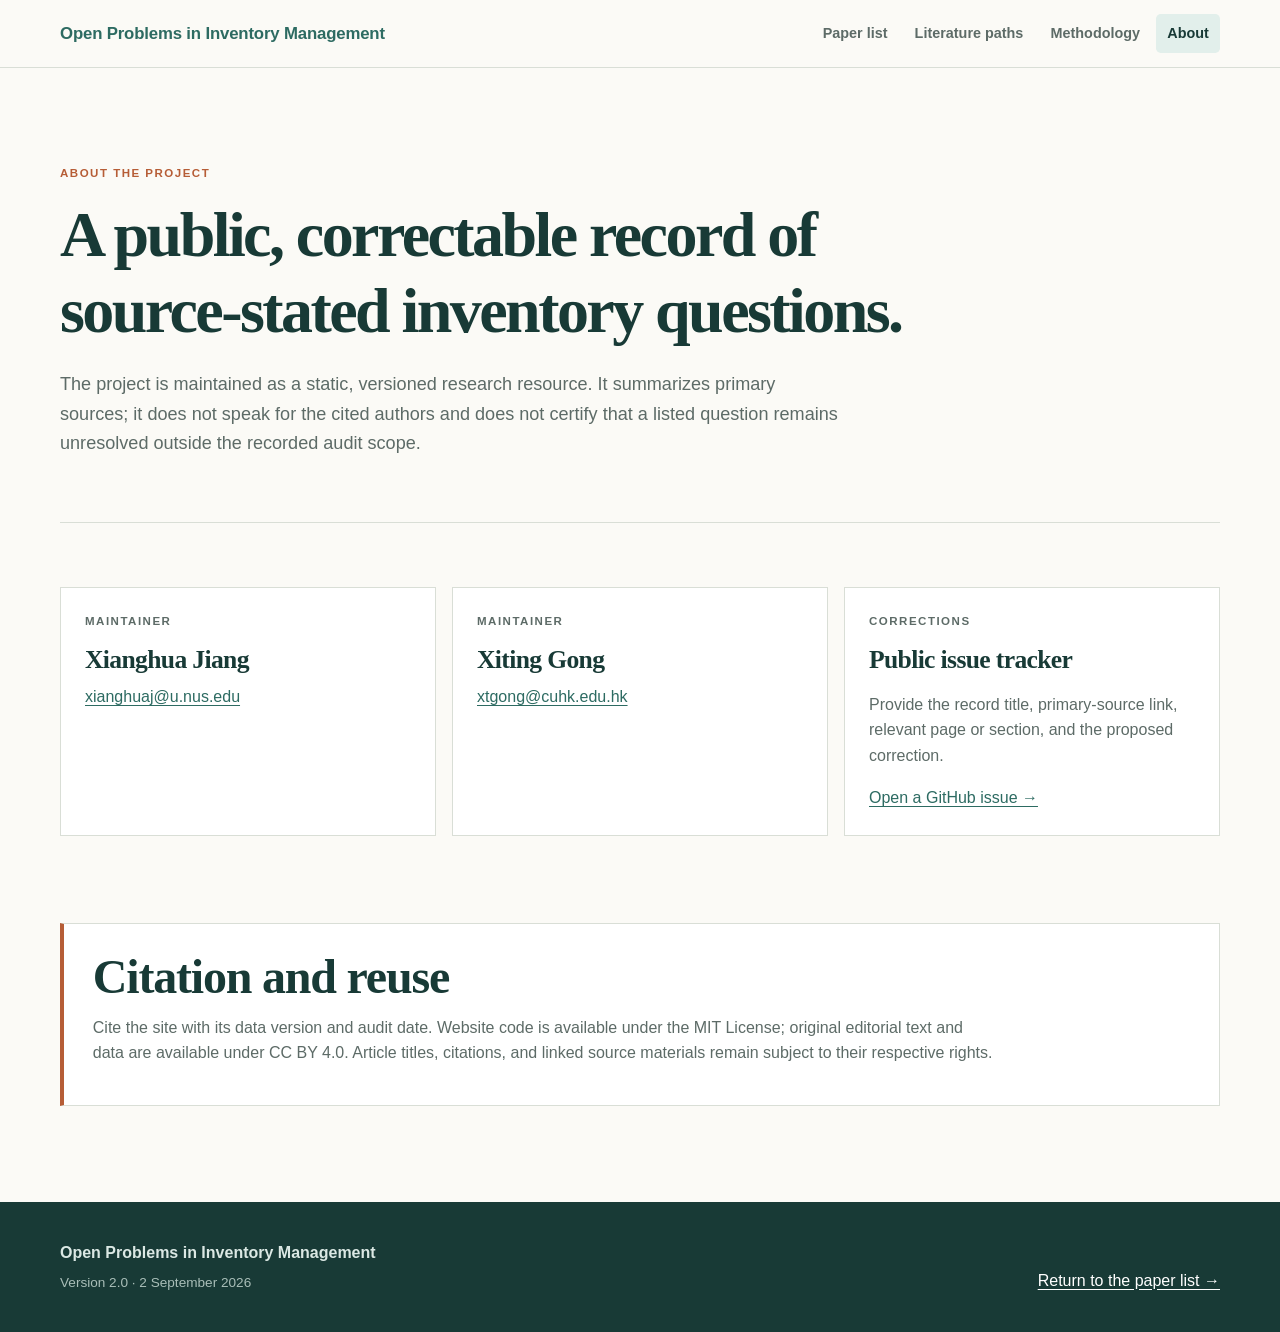
==== about.html @ be706837 "Adopt source-led paper list and expand lost-sales audit" ====
<!doctype html>
<html lang="en">
  <head>
    <meta charset="utf-8" />
    <meta name="viewport" content="width=device-width, initial-scale=1" />
    <meta name="description" content="Maintainers and contact information for Open Problems in Inventory Management." />
    <link rel="canonical" href="https://nusjxh.github.io/open-problems-in-inventory-management/about.html" />
    <title>About · Open Problems in Inventory Management</title>
    <link rel="stylesheet" href="assets/styles.css?v=2.0.0" />
  </head>
  <body>
    <a class="skip-link" href="#about">Skip to content</a>
    <header class="site-header">
      <a class="brand" href="index.html">Open Problems in Inventory Management</a>
      <nav aria-label="Primary navigation"><a href="index.html">Paper list</a><a href="index.html#literature-path">Literature paths</a><a href="methodology.html">Methodology</a><a class="active" href="about.html">About</a></nav>
    </header>

    <main id="about">
      <section class="page-hero shell">
        <p class="eyebrow">About the project</p>
        <h1>A public, correctable record of source-stated inventory questions.</h1>
        <p class="lede">The project is maintained as a static, versioned research resource. It summarizes primary sources; it does not speak for the cited authors and does not certify that a listed question remains unresolved outside the recorded audit scope.</p>
      </section>
      <section class="shell about-grid">
        <article><p class="eyebrow">Maintainer</p><h2>Xianghua Jiang</h2><a href="mailto:xianghuaj@u.nus.edu">xianghuaj@u.nus.edu</a></article>
        <article><p class="eyebrow">Maintainer</p><h2>Xiting Gong</h2><a href="mailto:xtgong@cuhk.edu.hk">xtgong@cuhk.edu.hk</a></article>
        <article><p class="eyebrow">Corrections</p><h2>Public issue tracker</h2><p>Provide the record title, primary-source link, relevant page or section, and the proposed correction.</p><a href="https://github.com/NUSJXH/open-problems-in-inventory-management/issues">Open a GitHub issue →</a></article>
      </section>
      <section class="shell compact-callout"><h2>Citation and reuse</h2><p>Cite the site with its data version and audit date. Website code is available under the MIT License; original editorial text and data are available under CC BY 4.0. Article titles, citations, and linked source materials remain subject to their respective rights.</p></section>
    </main>

    <footer class="site-footer"><div class="shell footer-grid"><div><strong>Open Problems in Inventory Management</strong><p>Version 2.0 · 2 September 2026</p></div><a href="index.html">Return to the paper list →</a></div></footer>
  </body>
</html>
---- assets/styles.css ----
:root {
  --paper: #fbfaf6;
  --surface: #ffffff;
  --surface-soft: #f1f3ed;
  --ink: #183a36;
  --muted: #5d6b67;
  --line: #d9ded6;
  --teal: #2d6b62;
  --teal-soft: #e2efeb;
  --orange: #b65d36;
  --orange-soft: #f7e9df;
  --gold: #a87a17;
  --gold-soft: #f7efd7;
  --blue: #426a8c;
  --blue-soft: #e7eef4;
  --max: 1160px;
  --serif: Georgia, "Times New Roman", serif;
  --sans: Inter, ui-sans-serif, -apple-system, BlinkMacSystemFont, "Segoe UI", sans-serif;
}

* { box-sizing: border-box; }
html { scroll-behavior: smooth; }
body {
  margin: 0;
  color: var(--ink);
  background: var(--paper);
  font-family: var(--sans);
  line-height: 1.62;
}
a { color: var(--teal); text-underline-offset: 0.18em; }
a:hover { color: var(--orange); }
button, input { font: inherit; }
.shell { width: min(var(--max), calc(100% - 3rem)); margin-inline: auto; }
.sr-only { position: absolute; width: 1px; height: 1px; padding: 0; margin: -1px; overflow: hidden; clip: rect(0, 0, 0, 0); white-space: nowrap; border: 0; }
.skip-link { position: fixed; left: 1rem; top: -4rem; z-index: 100; padding: 0.7rem 1rem; background: var(--ink); color: white; }
.skip-link:focus { top: 1rem; }

.site-header {
  position: sticky;
  top: 0;
  z-index: 20;
  display: flex;
  justify-content: space-between;
  align-items: center;
  gap: 2rem;
  min-height: 68px;
  padding: 0.75rem max(1.5rem, calc((100vw - var(--max)) / 2));
  background: color-mix(in srgb, var(--paper) 94%, transparent);
  border-bottom: 1px solid var(--line);
  backdrop-filter: blur(12px);
}
.brand { color: var(--teal); font-weight: 760; font-size: 1.05rem; text-decoration: none; letter-spacing: -0.01em; }
.site-header nav { display: flex; flex-wrap: wrap; gap: 0.3rem; }
.site-header nav a { color: var(--muted); text-decoration: none; font-size: 0.9rem; font-weight: 650; padding: 0.5rem 0.7rem; border-radius: 0.3rem; }
.site-header nav a:hover, .site-header nav a.active { color: var(--ink); background: var(--teal-soft); }

.hero { display: grid; grid-template-columns: minmax(0, 1fr) 300px; gap: 4rem; align-items: end; padding-block: 6.5rem 4rem; }
.eyebrow { margin: 0 0 0.9rem; color: var(--orange); font-size: 0.72rem; font-weight: 780; letter-spacing: 0.13em; text-transform: uppercase; }
h1, h2, h3 { color: var(--ink); margin-top: 0; line-height: 1.18; }
h1 { max-width: 850px; margin-bottom: 1.4rem; font-family: var(--serif); font-size: clamp(2.8rem, 6vw, 5.2rem); font-weight: 600; letter-spacing: -0.04em; }
h2 { margin-bottom: 0.55rem; font-family: var(--serif); font-size: clamp(2rem, 4vw, 3rem); font-weight: 600; letter-spacing: -0.025em; }
h3 { margin-bottom: 0.55rem; font-size: 1.12rem; }
.lede { max-width: 780px; margin: 0; color: var(--muted); font-size: 1.13rem; }
.principle-note { padding: 1.35rem 1.45rem; border-left: 4px solid var(--orange); background: var(--surface); box-shadow: 0 10px 35px rgba(34, 54, 48, 0.06); }
.principle-note strong { font-size: 0.78rem; text-transform: uppercase; letter-spacing: 0.08em; }
.principle-note p { margin: 0.55rem 0 0; color: var(--muted); }

.summary-strip { display: grid; grid-template-columns: repeat(4, 1fr); border: 1px solid var(--line); background: var(--surface); }
.summary-strip div { min-height: 106px; display: flex; flex-direction: column; justify-content: center; padding: 1.35rem 1.6rem; border-right: 1px solid var(--line); }
.summary-strip div:last-child { border-right: 0; }
.summary-strip strong { font-family: var(--serif); font-size: 1.9rem; font-weight: 600; }
.summary-strip span { color: var(--muted); font-size: 0.82rem; }

.registry-section, .status-section, .path-section, .trends-section { padding-block: 6rem 1rem; }
.section-intro { display: flex; justify-content: space-between; align-items: end; gap: 3rem; padding-bottom: 1.6rem; border-bottom: 1px solid var(--line); }
.section-intro > p { max-width: 360px; margin: 0 0 0.45rem; color: var(--muted); font-size: 0.9rem; }
.result-count { white-space: nowrap; }
.list-tools { display: flex; justify-content: space-between; align-items: center; gap: 1rem; padding-block: 1.15rem; border-bottom: 1px solid var(--line); }
.search-field { flex: 1 1 420px; max-width: 540px; }
.search-field input { width: 100%; padding: 0.82rem 1rem; color: var(--ink); background: var(--surface); border: 1px solid var(--line); border-radius: 0.35rem; outline: none; }
.search-field input:focus { border-color: var(--teal); box-shadow: 0 0 0 3px var(--teal-soft); }
.topic-filters { display: flex; flex-wrap: wrap; justify-content: flex-end; gap: 0.45rem; }
.topic-button { padding: 0.48rem 0.75rem; color: var(--muted); background: transparent; border: 1px solid var(--line); border-radius: 999px; cursor: pointer; font-size: 0.78rem; }
.topic-button[aria-pressed="true"] { color: white; background: var(--teal); border-color: var(--teal); }

.paper-list { border-bottom: 1px solid var(--line); }
.paper-row { display: grid; grid-template-columns: 64px minmax(0, 1fr); gap: 1.4rem; padding: 2rem 0; border-top: 1px solid var(--line); }
.paper-row:first-child { border-top: 0; }
.paper-number { color: #91a29d; font-family: var(--serif); font-size: 1.45rem; }
.paper-tags, .path-meta, .status-header { display: flex; flex-wrap: wrap; gap: 0.45rem; align-items: center; margin-bottom: 0.75rem; }
.tag { display: inline-flex; align-items: center; min-height: 24px; padding: 0.16rem 0.52rem; border-radius: 0.22rem; font-size: 0.69rem; font-weight: 740; line-height: 1.3; letter-spacing: 0.015em; }
.tag-conjecture { color: #80451f; background: var(--orange-soft); }
.tag-open { color: #2c5577; background: var(--blue-soft); }
.tag-extension { color: #775b0c; background: var(--gold-soft); }
.tag-resolved { color: #245e56; background: var(--teal-soft); }
.tag-topic { color: var(--muted); background: var(--surface-soft); }
.tag-benchmark { color: #6d5430; background: #f4ede1; }
.paper-title { margin-bottom: 0.5rem; font-family: var(--serif); font-size: 1.55rem; font-weight: 600; }
.paper-statement { max-width: 930px; margin: 0 0 1.1rem; font-size: 1.02rem; }
.paper-detail { max-width: 950px; margin: 0.42rem 0; color: var(--muted); font-size: 0.9rem; }
.paper-detail strong { color: var(--ink); }
.paper-boundary { padding-left: 0.85rem; border-left: 2px solid var(--gold); }
.paper-citation { margin: 1rem 0 0; color: #7a837f; font-size: 0.78rem; }
.paper-citation a { font-weight: 700; text-decoration-thickness: 1px; }
.empty-state, .load-error { padding: 3rem 1rem; text-align: center; background: var(--surface); }

.status-list { display: grid; grid-template-columns: repeat(3, 1fr); gap: 1rem; padding-top: 1.4rem; }
.status-row { display: flex; flex-direction: column; padding: 1.35rem; background: var(--surface); border: 1px solid var(--line); }
.status-row h3 { font-family: var(--serif); font-size: 1.3rem; }
.status-row p { margin: 0 0 1rem; color: var(--muted); font-size: 0.88rem; }
.status-topic { color: var(--muted); font-size: 0.72rem; }
.citation-link { margin-top: auto; font-size: 0.76rem; font-weight: 700; }

.path-list { position: relative; padding-top: 1.5rem; }
.path-list::before { content: ""; position: absolute; left: 47px; top: 1.5rem; bottom: 0; width: 1px; background: var(--line); }
.path-row { position: relative; display: grid; grid-template-columns: 94px minmax(0, 1fr); gap: 1.6rem; padding: 0 0 2rem; }
.path-year { position: relative; z-index: 1; width: 70px; padding: 0.35rem 0.45rem; color: white; background: var(--teal); text-align: center; border-radius: 999px; font-family: var(--serif); font-weight: 600; }
.path-body { padding: 0.1rem 0 1.6rem; border-bottom: 1px solid var(--line); }
.path-paper { display: inline-block; margin-bottom: 0.3rem; color: var(--ink); font-family: var(--serif); font-size: 1.25rem; font-weight: 600; }
.path-body p { max-width: 920px; margin: 0.4rem 0; color: var(--muted); font-size: 0.9rem; }
.path-boundary { padding-left: 0.8rem; border-left: 2px solid var(--orange); }
.path-boundary strong { color: var(--ink); }

.data-notice, .compact-callout { margin-top: 1.4rem; padding: 1.6rem 1.8rem; background: var(--surface); border: 1px solid var(--line); border-left: 4px solid var(--orange); }
.data-notice p, .compact-callout p { max-width: 900px; margin: 0.45rem 0 0.8rem; color: var(--muted); }

.page-hero { padding-block: 6rem 4rem; border-bottom: 1px solid var(--line); }
.page-hero h1 { max-width: 900px; font-size: clamp(2.7rem, 5vw, 4.7rem); }
.method-grid { display: grid; grid-template-columns: 280px minmax(0, 1fr); gap: 4rem; padding-block: 4.5rem; border-bottom: 1px solid var(--line); }
.method-heading h2 { font-size: 2rem; }
.method-cards { display: grid; grid-template-columns: repeat(2, 1fr); gap: 1rem; }
.method-cards article { padding: 1.4rem; background: var(--surface); border: 1px solid var(--line); }
.method-cards h3 { margin-top: 1rem; font-family: var(--serif); font-size: 1.25rem; }
.method-cards p, .prose-block p { color: var(--muted); }
.prose-block > p:first-child { margin-top: 0; }
.query-table-wrap { overflow-x: auto; margin-block: 1.5rem; }
.query-table { width: 100%; border-collapse: collapse; background: var(--surface); font-size: 0.85rem; }
.query-table th, .query-table td { padding: 0.85rem 1rem; text-align: left; vertical-align: top; border: 1px solid var(--line); }
.query-table th { background: var(--surface-soft); }
code { color: #415c56; font-size: 0.8rem; }
.numbered-protocol { margin: 0; padding-left: 1.4rem; }
.numbered-protocol li { padding: 0.4rem 0 0.8rem 0.4rem; }

.about-grid { display: grid; grid-template-columns: repeat(3, 1fr); gap: 1rem; padding-block: 4rem; }
.about-grid article { padding: 1.5rem; background: var(--surface); border: 1px solid var(--line); }
.about-grid h2 { font-size: 1.6rem; }
.about-grid p { color: var(--muted); }
.compact-callout { margin-bottom: 5rem; }
.retired-page { min-height: 70vh; padding-block: 7rem; }
.retired-page h1 { max-width: 900px; font-size: clamp(2.4rem, 5vw, 4.4rem); }
.primary-link { display: inline-block; margin-top: 1.5rem; font-weight: 750; }

.site-footer { margin-top: 6rem; padding-block: 2.4rem; color: #dbe8e4; background: var(--ink); }
.footer-grid { display: flex; justify-content: space-between; align-items: end; gap: 2rem; }
.footer-grid p { margin: 0.35rem 0 0; color: #a9beb8; font-size: 0.85rem; }
.footer-grid > div:last-child { display: flex; flex-direction: column; text-align: right; }
.footer-grid span { color: #a9beb8; font-size: 0.72rem; text-transform: uppercase; letter-spacing: 0.08em; }
.site-footer a { color: white; }

@media (max-width: 900px) {
  .site-header { position: static; flex-direction: column; align-items: flex-start; gap: 0.4rem; }
  .site-header nav { margin-left: -0.6rem; }
  .hero { grid-template-columns: 1fr; gap: 2rem; padding-top: 4.5rem; }
  .principle-note { max-width: 600px; }
  .summary-strip { grid-template-columns: repeat(2, 1fr); }
  .summary-strip div:nth-child(2) { border-right: 0; }
  .summary-strip div:nth-child(-n + 2) { border-bottom: 1px solid var(--line); }
  .section-intro, .list-tools { align-items: flex-start; flex-direction: column; }
  .topic-filters { justify-content: flex-start; }
  .status-list, .about-grid { grid-template-columns: 1fr; }
  .method-grid { grid-template-columns: 1fr; gap: 1.5rem; }
}

@media (max-width: 620px) {
  .shell { width: min(100% - 1.5rem, var(--max)); }
  .site-header { padding-inline: 0.75rem; }
  .brand { font-size: 0.93rem; }
  .site-header nav a { font-size: 0.78rem; padding: 0.42rem 0.55rem; }
  h1 { font-size: 2.65rem; }
  .summary-strip { grid-template-columns: 1fr; }
  .summary-strip div { border-right: 0; border-bottom: 1px solid var(--line); }
  .summary-strip div:last-child { border-bottom: 0; }
  .paper-row { grid-template-columns: 1fr; gap: 0.5rem; }
  .paper-number { font-size: 1rem; }
  .path-list::before { left: 34px; }
  .path-row { grid-template-columns: 70px minmax(0, 1fr); gap: 1rem; }
  .path-year { width: 64px; font-size: 0.85rem; }
  .method-cards { grid-template-columns: 1fr; }
  .footer-grid { align-items: flex-start; flex-direction: column; }
  .footer-grid > div:last-child { text-align: left; }
}
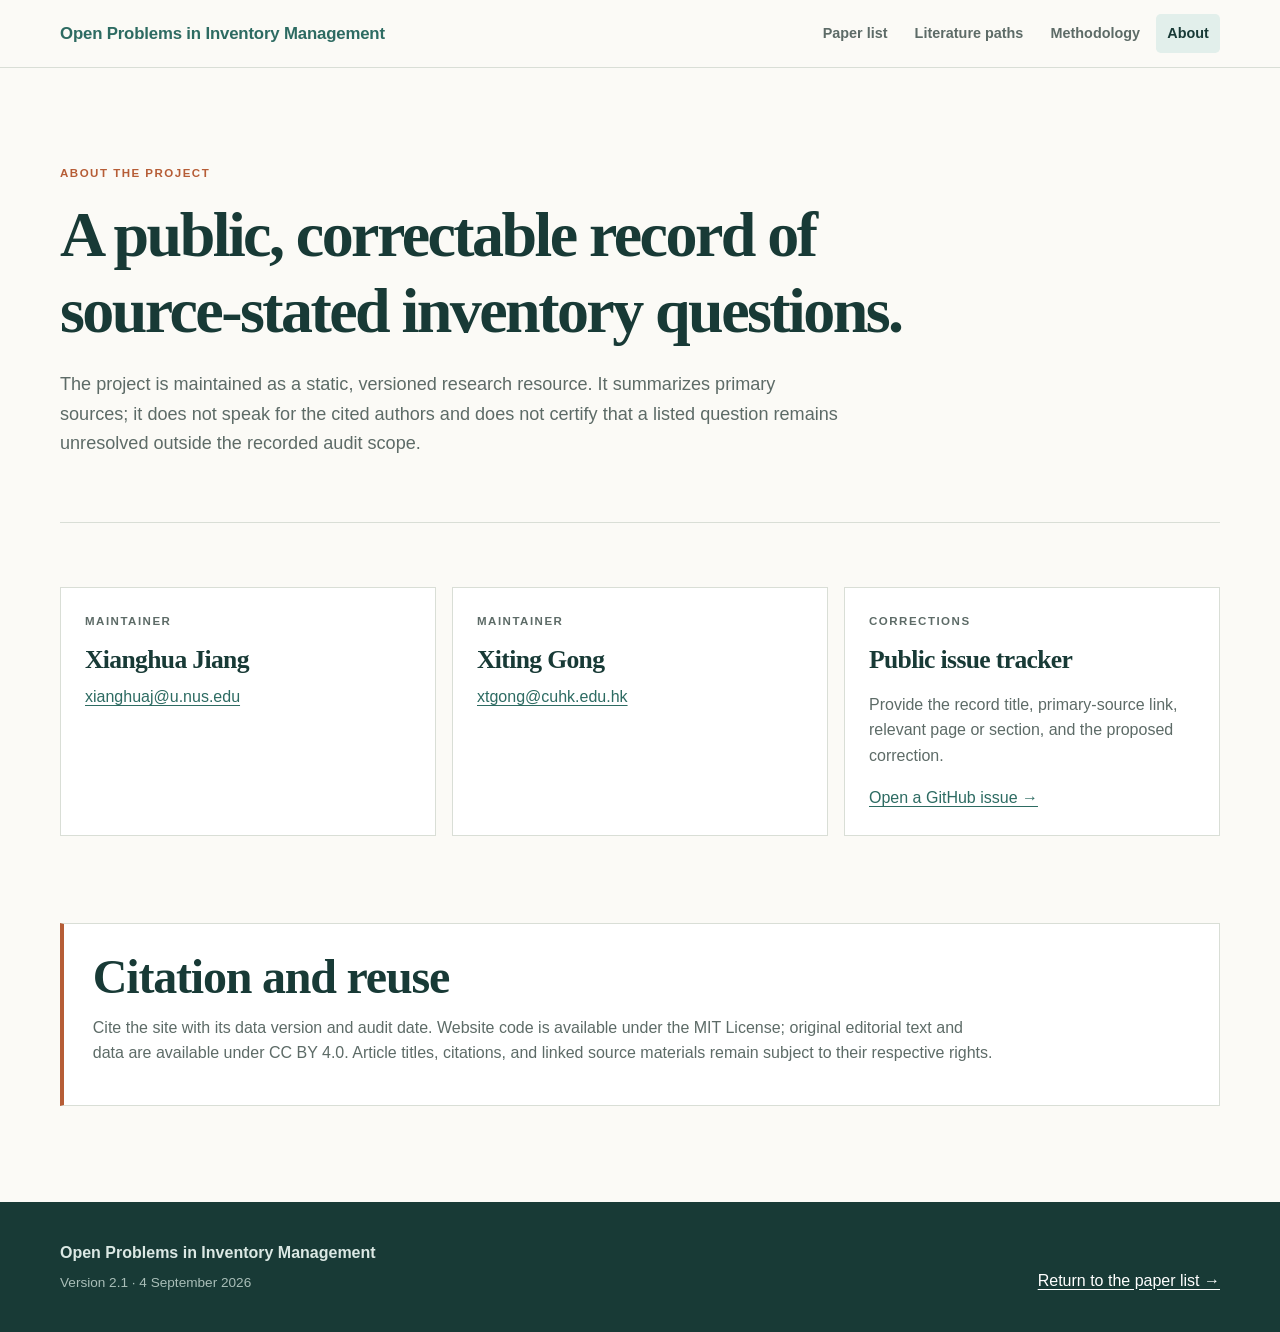
==== commit 23c3f095: "Publish WoS trends and fixed-cost research paths" ====
--- a/about.html
+++ b/about.html
@@ -6,7 +6,7 @@
     <meta name="description" content="Maintainers and contact information for Open Problems in Inventory Management." />
     <link rel="canonical" href="https://nusjxh.github.io/open-problems-in-inventory-management/about.html" />
     <title>About · Open Problems in Inventory Management</title>
-    <link rel="stylesheet" href="assets/styles.css?v=2.0.0" />
+    <link rel="stylesheet" href="assets/styles.css?v=2.1.0" />
   </head>
   <body>
     <a class="skip-link" href="#about">Skip to content</a>
@@ -29,6 +29,6 @@
       <section class="shell compact-callout"><h2>Citation and reuse</h2><p>Cite the site with its data version and audit date. Website code is available under the MIT License; original editorial text and data are available under CC BY 4.0. Article titles, citations, and linked source materials remain subject to their respective rights.</p></section>
     </main>
 
-    <footer class="site-footer"><div class="shell footer-grid"><div><strong>Open Problems in Inventory Management</strong><p>Version 2.0 · 2 September 2026</p></div><a href="index.html">Return to the paper list →</a></div></footer>
+    <footer class="site-footer"><div class="shell footer-grid"><div><strong>Open Problems in Inventory Management</strong><p>Version 2.1 · 4 September 2026</p></div><a href="index.html">Return to the paper list →</a></div></footer>
   </body>
 </html>
--- a/assets/styles.css
+++ b/assets/styles.css
@@ -123,6 +123,19 @@
 
 .data-notice, .compact-callout { margin-top: 1.4rem; padding: 1.6rem 1.8rem; background: var(--surface); border: 1px solid var(--line); border-left: 4px solid var(--orange); }
 .data-notice p, .compact-callout p { max-width: 900px; margin: 0.45rem 0 0.8rem; color: var(--muted); }
+.trend-summary { display: grid; grid-template-columns: repeat(4, 1fr); margin-top: 1.4rem; border: 1px solid var(--line); background: var(--surface); }
+.trend-summary div { display: flex; min-height: 92px; flex-direction: column; justify-content: center; padding: 1rem 1.2rem; border-right: 1px solid var(--line); }
+.trend-summary div:last-child { border-right: 0; }
+.trend-summary strong { font-family: var(--serif); font-size: 1.45rem; font-weight: 600; }
+.trend-summary span { color: var(--muted); font-size: 0.78rem; }
+.trend-table-wrap { overflow-x: auto; margin-top: 1rem; }
+.trend-table { width: 100%; min-width: 660px; border-collapse: collapse; background: var(--surface); font-size: 0.86rem; }
+.trend-table th, .trend-table td { padding: 0.82rem 1rem; border: 1px solid var(--line); }
+.trend-table thead th { background: var(--surface-soft); font-size: 0.76rem; letter-spacing: 0.025em; text-transform: uppercase; }
+.trend-table tbody th { color: var(--ink); text-align: left; font-weight: 650; }
+.trend-number { text-align: right; font-variant-numeric: tabular-nums; }
+.trend-note { max-width: 980px; margin: 1rem 0 0.55rem; color: var(--muted); font-size: 0.82rem; }
+.method-link { font-size: 0.82rem; font-weight: 700; }
 
 .page-hero { padding-block: 6rem 4rem; border-bottom: 1px solid var(--line); }
 .page-hero h1 { max-width: 900px; font-size: clamp(2.7rem, 5vw, 4.7rem); }
@@ -168,6 +181,9 @@
   .section-intro, .list-tools { align-items: flex-start; flex-direction: column; }
   .topic-filters { justify-content: flex-start; }
   .status-list, .about-grid { grid-template-columns: 1fr; }
+  .trend-summary { grid-template-columns: repeat(2, 1fr); }
+  .trend-summary div:nth-child(2) { border-right: 0; }
+  .trend-summary div:nth-child(-n + 2) { border-bottom: 1px solid var(--line); }
   .method-grid { grid-template-columns: 1fr; gap: 1.5rem; }
 }
 
@@ -180,6 +196,9 @@
   .summary-strip { grid-template-columns: 1fr; }
   .summary-strip div { border-right: 0; border-bottom: 1px solid var(--line); }
   .summary-strip div:last-child { border-bottom: 0; }
+  .trend-summary { grid-template-columns: 1fr; }
+  .trend-summary div { border-right: 0; border-bottom: 1px solid var(--line); }
+  .trend-summary div:last-child { border-bottom: 0; }
   .paper-row { grid-template-columns: 1fr; gap: 0.5rem; }
   .paper-number { font-size: 1rem; }
   .path-list::before { left: 34px; }
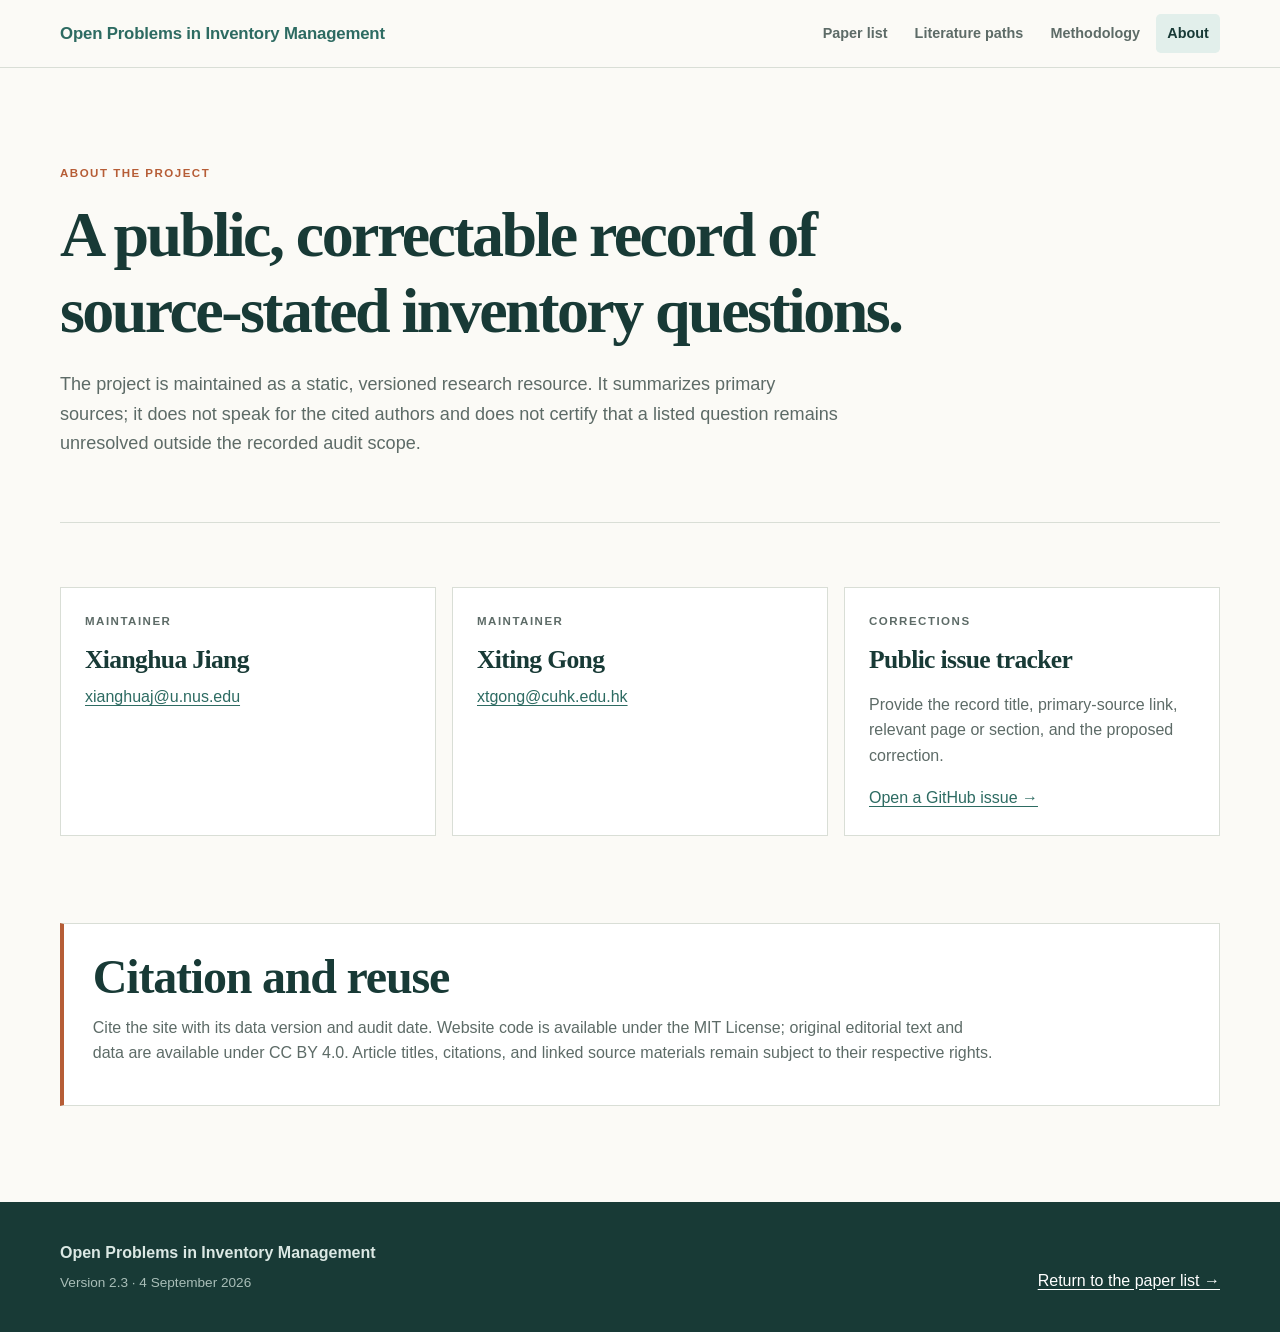
==== commit f44848b6: "Align visible release labels with v2.3" ====
--- a/about.html
+++ b/about.html
@@ -6,7 +6,7 @@
     <meta name="description" content="Maintainers and contact information for Open Problems in Inventory Management." />
     <link rel="canonical" href="https://nusjxh.github.io/open-problems-in-inventory-management/about.html" />
     <title>About · Open Problems in Inventory Management</title>
-    <link rel="stylesheet" href="assets/styles.css?v=2.1.0" />
+    <link rel="stylesheet" href="assets/styles.css?v=2.3.0" />
   </head>
   <body>
     <a class="skip-link" href="#about">Skip to content</a>
@@ -29,6 +29,6 @@
       <section class="shell compact-callout"><h2>Citation and reuse</h2><p>Cite the site with its data version and audit date. Website code is available under the MIT License; original editorial text and data are available under CC BY 4.0. Article titles, citations, and linked source materials remain subject to their respective rights.</p></section>
     </main>
 
-    <footer class="site-footer"><div class="shell footer-grid"><div><strong>Open Problems in Inventory Management</strong><p>Version 2.1 · 4 September 2026</p></div><a href="index.html">Return to the paper list →</a></div></footer>
+    <footer class="site-footer"><div class="shell footer-grid"><div><strong>Open Problems in Inventory Management</strong><p>Version 2.3 · 4 September 2026</p></div><a href="index.html">Return to the paper list →</a></div></footer>
   </body>
 </html>
--- a/assets/styles.css
+++ b/assets/styles.css
@@ -136,6 +136,15 @@
 .trend-number { text-align: right; font-variant-numeric: tabular-nums; }
 .trend-note { max-width: 980px; margin: 1rem 0 0.55rem; color: var(--muted); font-size: 0.82rem; }
 .method-link { font-size: 0.82rem; font-weight: 700; }
+.trend-subheading { margin-top: 2.4rem; margin-bottom: 0.8rem; }
+.historical-screen { margin-top: 1rem; border: 1px solid var(--line); background: var(--surface); }
+.historical-screen summary { padding: 1rem 1.2rem; cursor: pointer; font-weight: 650; }
+.historical-screen summary:focus-visible { outline: 2px solid var(--orange); outline-offset: -3px; }
+.historical-screen .trend-table-wrap { margin-top: 0; }
+.historical-table { min-width: 960px; font-size: 0.875rem; }
+.historical-table thead th { text-transform: none; font-size: 0.875rem; }
+.historical-table tbody th { white-space: nowrap; }
+.incomplete-year { background: var(--surface-soft); }
 
 .page-hero { padding-block: 6rem 4rem; border-bottom: 1px solid var(--line); }
 .page-hero h1 { max-width: 900px; font-size: clamp(2.7rem, 5vw, 4.7rem); }
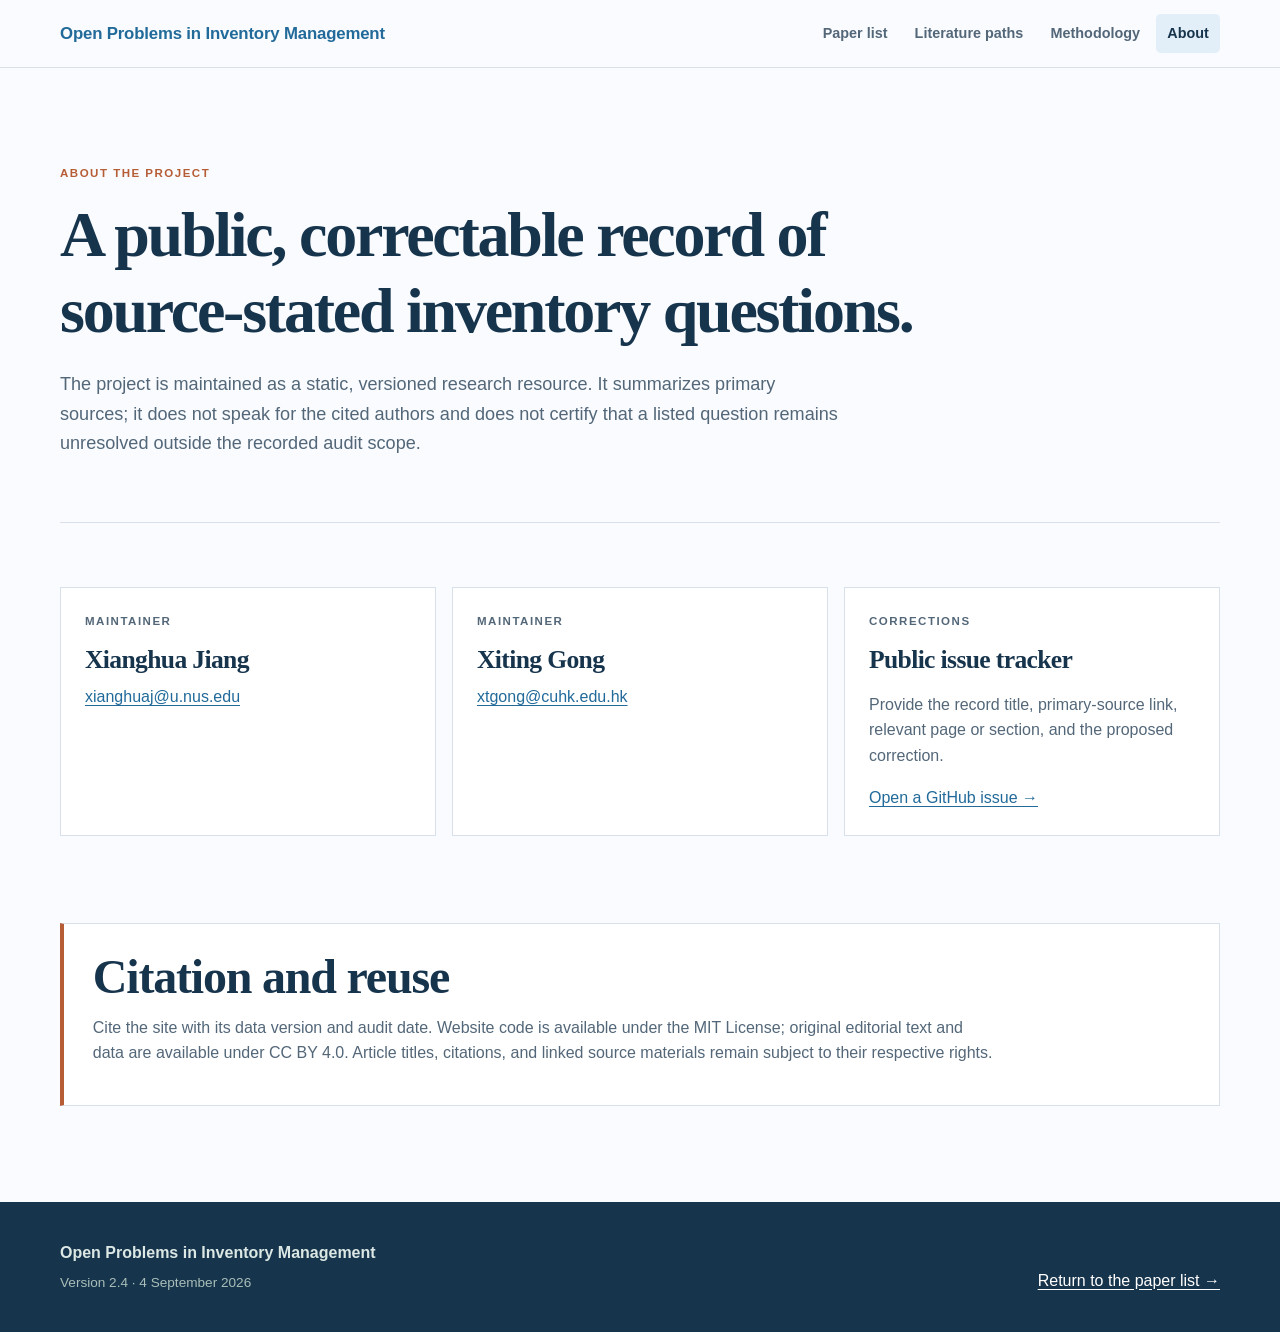
==== commit c3971ea9: "Publish verified long-run inventory trends and source-led research expansion (v2.4.0)" ====
--- a/about.html
+++ b/about.html
@@ -6,7 +6,7 @@
     <meta name="description" content="Maintainers and contact information for Open Problems in Inventory Management." />
     <link rel="canonical" href="https://nusjxh.github.io/open-problems-in-inventory-management/about.html" />
     <title>About · Open Problems in Inventory Management</title>
-    <link rel="stylesheet" href="assets/styles.css?v=2.3.0" />
+    <link rel="stylesheet" href="assets/styles.css?v=2.4.0" />
   </head>
   <body>
     <a class="skip-link" href="#about">Skip to content</a>
@@ -29,6 +29,6 @@
       <section class="shell compact-callout"><h2>Citation and reuse</h2><p>Cite the site with its data version and audit date. Website code is available under the MIT License; original editorial text and data are available under CC BY 4.0. Article titles, citations, and linked source materials remain subject to their respective rights.</p></section>
     </main>
 
-    <footer class="site-footer"><div class="shell footer-grid"><div><strong>Open Problems in Inventory Management</strong><p>Version 2.3 · 4 September 2026</p></div><a href="index.html">Return to the paper list →</a></div></footer>
+    <footer class="site-footer"><div class="shell footer-grid"><div><strong>Open Problems in Inventory Management</strong><p>Version 2.4 · 4 September 2026</p></div><a href="index.html">Return to the paper list →</a></div></footer>
   </body>
 </html>
--- a/assets/styles.css
+++ b/assets/styles.css
@@ -1,12 +1,12 @@
 :root {
-  --paper: #fbfaf6;
+  --paper: #f9fbfe;
   --surface: #ffffff;
-  --surface-soft: #f1f3ed;
-  --ink: #183a36;
-  --muted: #5d6b67;
-  --line: #d9ded6;
-  --teal: #2d6b62;
-  --teal-soft: #e2efeb;
+  --surface-soft: #eef3f8;
+  --ink: #17344d;
+  --muted: #536779;
+  --line: #d8e1eb;
+  --teal: #216a9a;
+  --teal-soft: #e3eff8;
   --orange: #b65d36;
   --orange-soft: #f7e9df;
   --gold: #a87a17;
@@ -54,10 +54,10 @@
 .site-header nav a { color: var(--muted); text-decoration: none; font-size: 0.9rem; font-weight: 650; padding: 0.5rem 0.7rem; border-radius: 0.3rem; }
 .site-header nav a:hover, .site-header nav a.active { color: var(--ink); background: var(--teal-soft); }
 
-.hero { display: grid; grid-template-columns: minmax(0, 1fr) 300px; gap: 4rem; align-items: end; padding-block: 6.5rem 4rem; }
+.hero { display: grid; grid-template-columns: minmax(0, 1fr) 280px; gap: 3rem; align-items: end; padding-block: 3.5rem 2.5rem; }
 .eyebrow { margin: 0 0 0.9rem; color: var(--orange); font-size: 0.72rem; font-weight: 780; letter-spacing: 0.13em; text-transform: uppercase; }
 h1, h2, h3 { color: var(--ink); margin-top: 0; line-height: 1.18; }
-h1 { max-width: 850px; margin-bottom: 1.4rem; font-family: var(--serif); font-size: clamp(2.8rem, 6vw, 5.2rem); font-weight: 600; letter-spacing: -0.04em; }
+h1 { max-width: 850px; margin-bottom: 1.4rem; font-family: var(--serif); font-size: clamp(2.4rem, 4vw, 3.7rem); font-weight: 600; letter-spacing: -0.035em; }
 h2 { margin-bottom: 0.55rem; font-family: var(--serif); font-size: clamp(2rem, 4vw, 3rem); font-weight: 600; letter-spacing: -0.025em; }
 h3 { margin-bottom: 0.55rem; font-size: 1.12rem; }
 .lede { max-width: 780px; margin: 0; color: var(--muted); font-size: 1.13rem; }
@@ -146,6 +146,54 @@
 .historical-table tbody th { white-space: nowrap; }
 .incomplete-year { background: var(--surface-soft); }
 
+/* Aggregate charts are intentionally local: no tracking or third-party chart runtime. */
+section[id] { scroll-margin-top: 90px; }
+.trend-controls { display:flex; flex-wrap:wrap; gap:1rem; margin-top:1.8rem; }
+.trend-controls label { display:flex; flex-direction:column; gap:0.35rem; font-size:0.875rem; font-weight:650; color:var(--muted); }
+.trend-controls select { min-height:44px; padding:0.5rem 2rem 0.5rem 0.75rem; border:1px solid #bccbd9; border-radius:5px; background:white; color:var(--ink); font:inherit; }
+.trend-controls select:focus-visible, .heat-cell:focus-visible { outline:3px solid var(--orange); outline-offset:3px; }
+.trend-state { color:var(--muted); font-size:0.875rem; margin:1.2rem 0; }
+.chart-panel { margin:1.5rem 0; padding:1.5rem; border:1px solid var(--line); border-radius:8px; background:white; }
+.chart-panel figcaption p, .chart-section-heading p { margin:0.4rem 0 1rem; color:var(--muted); font-size:0.875rem; }
+.chart-panel h3, .chart-section-heading h3 { font-family:var(--sans); font-size:1.125rem; font-weight:700; }
+.chart-wrap svg { display:block; width:100%; height:auto; }
+.chart-gridline { stroke:#dce5ef; stroke-width:1; }
+.chart-tick { fill:#536779; font-size:16px; font-family:var(--sans); }
+.chart-point { cursor:crosshair; }
+.chart-point:focus { outline:none; stroke:#b7592b; stroke-width:4; }
+.chart-tooltip { position:fixed; z-index:60; max-width:min(320px,calc(100vw - 16px)); padding:0.65rem 0.8rem; border:1px solid #d8e1eb; border-radius:6px; background:#17344d; color:white; box-shadow:0 4px 18px #17344d26; font-size:0.875rem; line-height:1.45; pointer-events:none; }
+.chart-tooltip[hidden] { display:none; }
+.chart-section-heading { margin-top:2rem; }
+.topic-charts { display:grid; grid-template-columns:repeat(3,minmax(0,1fr)); gap:1rem; }
+.topic-chart { margin:0; padding:1rem 0.6rem 0.4rem; border:1px solid var(--line); border-radius:8px; background:white; }
+.topic-chart h4 { display:flex; align-items:center; gap:0.5rem; min-height:2.7em; margin:0 0.5rem; font-size:0.875rem; font-weight:650; }
+.topic-chart svg { display:block; width:100%; height:auto; }
+.legend-dot { width:9px; height:9px; border-radius:50%; flex:none; }
+.heatmap-wrap { overflow-x:auto; padding-bottom:0.5rem; }
+.heatmap-table { width:100%; border-spacing:3px; font-variant-numeric:tabular-nums; }
+.heatmap-table th { font-size:0.8rem; font-weight:600; text-align:center; padding:0.4rem 0.25rem; }
+.heatmap-table tbody th { text-align:left; min-width:165px; max-width:195px; position:sticky; left:0; background:white; z-index:1; font-size:0.875rem; }
+.heatmap-table td { padding:0; min-width:38px; }
+.heat-cell { width:100%; min-height:38px; padding:0.3rem; border:0; border-radius:3px; font:inherit; font-size:0.8rem; cursor:help; }
+.partial-cell .heat-cell { outline:1px dashed #6b7f90; outline-offset:-2px; }
+.chart-note { margin-bottom:0; color:var(--muted); font-size:0.875rem; }
+.data-links { display:flex; flex-wrap:wrap; gap:1.5rem; margin:1rem 0; }
+.trend-note, .method-link, .trend-summary span { font-size:0.875rem; }
+.trend-summary strong { font-family:var(--sans); font-size:1.45rem; font-variant-numeric:tabular-nums; letter-spacing:-0.04em; }
+#trend-years { font-size:1.25rem; letter-spacing:-0.03em; }
+#acquisition-summary summary { cursor:pointer; font-weight:650; }
+@media(max-width:900px) { .topic-charts { grid-template-columns:repeat(2,minmax(0,1fr)); } }
+@media(max-width:620px) {
+  .topic-charts { grid-template-columns:1fr; }
+  .chart-panel { padding:1rem 0.75rem; }
+  .overview-panel .chart-wrap { overflow-x:auto; }
+  .overview-panel svg { min-width:860px; }
+  .trend-controls { display:grid; grid-template-columns:1fr 1fr; }
+  .trend-controls select { width:100%; min-width:0; max-width:100%; padding-right:0.5rem; }
+  .trend-controls label { min-width:0; }
+}
+@media(prefers-reduced-motion:reduce) { html { scroll-behavior:auto; } }
+
 .page-hero { padding-block: 6rem 4rem; border-bottom: 1px solid var(--line); }
 .page-hero h1 { max-width: 900px; font-size: clamp(2.7rem, 5vw, 4.7rem); }
 .method-grid { display: grid; grid-template-columns: 280px minmax(0, 1fr); gap: 4rem; padding-block: 4.5rem; border-bottom: 1px solid var(--line); }
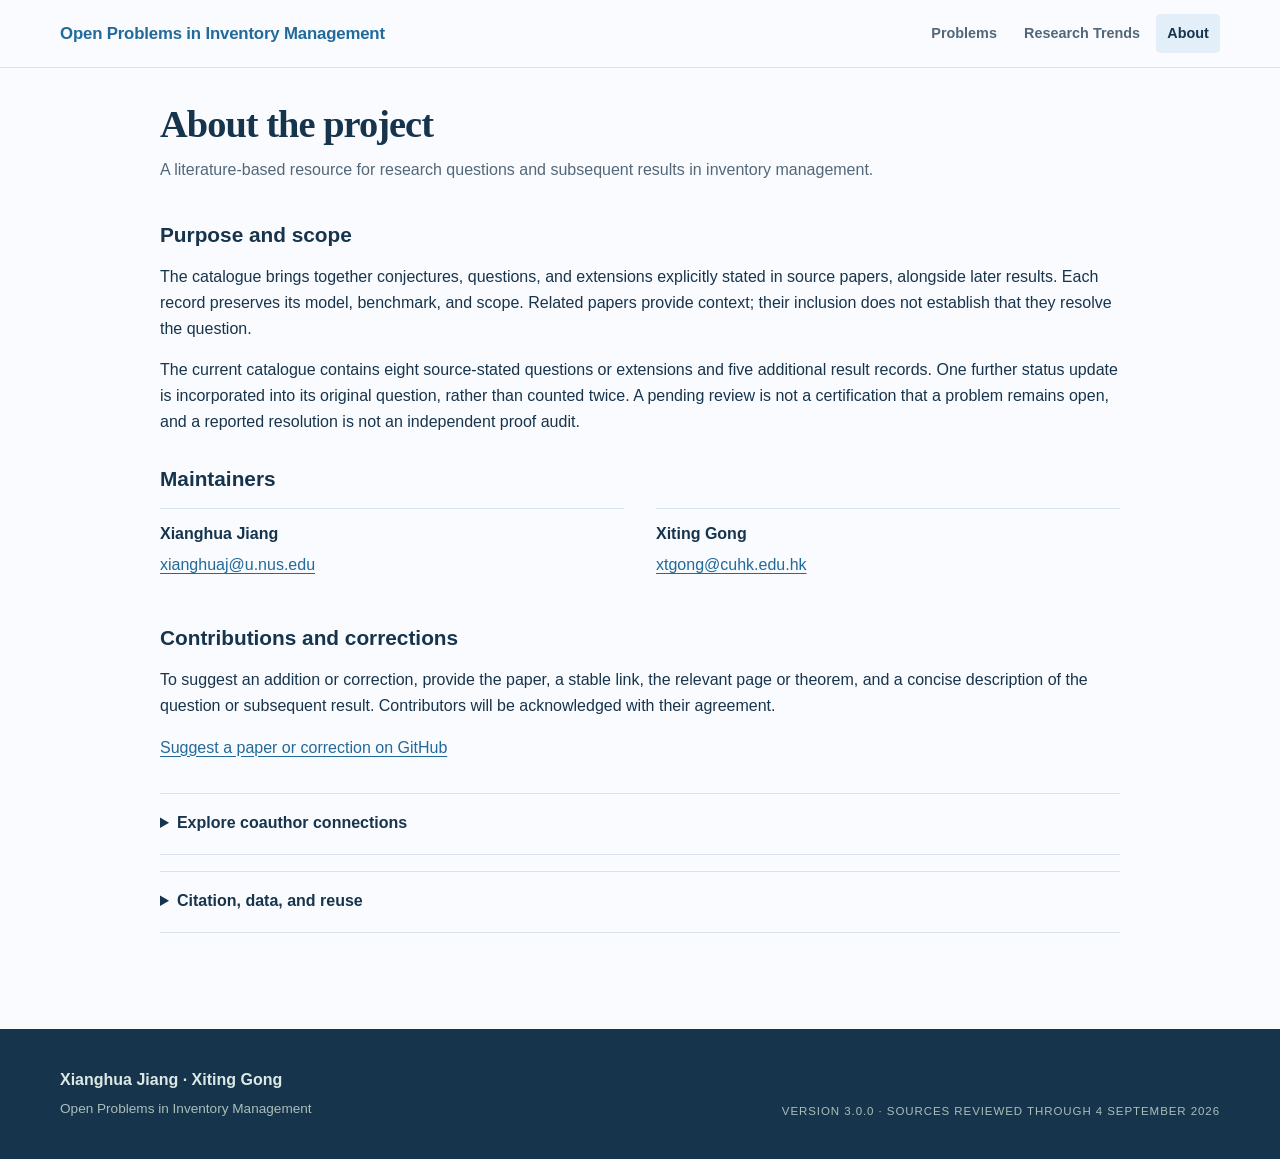
==== commit db677ad2: "Release 3.0.0: organize catalogue, trends, and project information" ====
--- a/about.html
+++ b/about.html
@@ -1,34 +1,11 @@
 <!doctype html>
 <html lang="en">
-  <head>
-    <meta charset="utf-8" />
-    <meta name="viewport" content="width=device-width, initial-scale=1" />
-    <meta name="description" content="Maintainers and contact information for Open Problems in Inventory Management." />
-    <link rel="canonical" href="https://nusjxh.github.io/open-problems-in-inventory-management/about.html" />
-    <title>About · Open Problems in Inventory Management</title>
-    <link rel="stylesheet" href="assets/styles.css?v=2.4.0" />
-  </head>
-  <body>
-    <a class="skip-link" href="#about">Skip to content</a>
-    <header class="site-header">
-      <a class="brand" href="index.html">Open Problems in Inventory Management</a>
-      <nav aria-label="Primary navigation"><a href="index.html">Paper list</a><a href="index.html#literature-path">Literature paths</a><a href="methodology.html">Methodology</a><a class="active" href="about.html">About</a></nav>
-    </header>
-
-    <main id="about">
-      <section class="page-hero shell">
-        <p class="eyebrow">About the project</p>
-        <h1>A public, correctable record of source-stated inventory questions.</h1>
-        <p class="lede">The project is maintained as a static, versioned research resource. It summarizes primary sources; it does not speak for the cited authors and does not certify that a listed question remains unresolved outside the recorded audit scope.</p>
-      </section>
-      <section class="shell about-grid">
-        <article><p class="eyebrow">Maintainer</p><h2>Xianghua Jiang</h2><a href="mailto:xianghuaj@u.nus.edu">xianghuaj@u.nus.edu</a></article>
-        <article><p class="eyebrow">Maintainer</p><h2>Xiting Gong</h2><a href="mailto:xtgong@cuhk.edu.hk">xtgong@cuhk.edu.hk</a></article>
-        <article><p class="eyebrow">Corrections</p><h2>Public issue tracker</h2><p>Provide the record title, primary-source link, relevant page or section, and the proposed correction.</p><a href="https://github.com/NUSJXH/open-problems-in-inventory-management/issues">Open a GitHub issue →</a></article>
-      </section>
-      <section class="shell compact-callout"><h2>Citation and reuse</h2><p>Cite the site with its data version and audit date. Website code is available under the MIT License; original editorial text and data are available under CC BY 4.0. Article titles, citations, and linked source materials remain subject to their respective rights.</p></section>
-    </main>
-
-    <footer class="site-footer"><div class="shell footer-grid"><div><strong>Open Problems in Inventory Management</strong><p>Version 2.4 · 4 September 2026</p></div><a href="index.html">Return to the paper list →</a></div></footer>
-  </body>
-</html>
+<head><meta charset="utf-8" /><meta name="viewport" content="width=device-width, initial-scale=1" /><title>About · Open Problems in Inventory Management</title><meta name="description" content="Project purpose, maintainers, contributions, and a source-linked coauthor network." /><link rel="canonical" href="https://nusjxh.github.io/open-problems-in-inventory-management/about.html" /><link rel="stylesheet" href="assets/styles.css?v=3.0.0" /><script type="module" src="assets/coauthors.js?v=3.0.0"></script><script defer src="assets/legacy-links.js?v=3.0.0"></script></head>
+<body><a class="skip-link" href="#about">Skip to project information</a><header class="site-header"><a class="brand" href="index.html">Open Problems in Inventory Management</a><nav aria-label="Primary navigation"><a href="index.html">Problems</a><a href="trends.html">Research Trends</a><a class="active" aria-current="page" href="about.html">About</a></nav></header>
+<main id="about" class="shell about-main"><section class="catalogue-intro"><h1>About the project</h1><p>A literature-based resource for research questions and subsequent results in inventory management.</p></section>
+<section class="about-purpose" id="inclusion"><h2>Purpose and scope</h2><p>The catalogue brings together conjectures, questions, and extensions explicitly stated in source papers, alongside later results. Each record preserves its model, benchmark, and scope. Related papers provide context; their inclusion does not establish that they resolve the question.</p><p>The current catalogue contains eight source-stated questions or extensions and five additional result records. One further status update is incorporated into its original question, rather than counted twice. A pending review is not a certification that a problem remains open, and a reported resolution is not an independent proof audit.</p></section>
+<section aria-labelledby="maintainers-title"><h2 id="maintainers-title">Maintainers</h2><div class="maintainer-grid"><article><h3>Xianghua Jiang</h3><a href="mailto:xianghuaj@u.nus.edu">xianghuaj@u.nus.edu</a></article><article><h3>Xiting Gong</h3><a href="mailto:xtgong@cuhk.edu.hk">xtgong@cuhk.edu.hk</a></article></div></section>
+<section id="contribute"><h2>Contributions and corrections</h2><p>To suggest an addition or correction, provide the paper, a stable link, the relevant page or theorem, and a concise description of the question or subsequent result. Contributors will be acknowledged with their agreement.</p><p><a href="https://github.com/NUSJXH/open-problems-in-inventory-management/issues">Suggest a paper or correction on GitHub</a></p></section>
+<details id="coauthor-network" class="methods-fold"><summary>Explore coauthor connections</summary><p>This illustration uses author metadata from five selected source papers. It is not a network of the entire inventory literature.</p><label class="network-picker">Author<select id="network-author"><option>Loading authors…</option></select></label><div id="network-graph"></div><p id="network-note" class="chart-note"></p><div id="network-papers"></div><details class="network-method"><summary>Sources and author identification</summary><p id="network-identity"></p><p><a href="data/coauthors.json">Download the source-linked network data</a></p></details></details>
+<details class="methods-fold"><summary>Citation, data, and reuse</summary><p>Please cite the catalogue with its version and source-review date. Website code is MIT-licensed; original editorial text and curated data are available under CC BY 4.0. Third-party source materials retain their respective rights. Licensed records and full texts are not redistributed.</p><p><a href="CITATION.cff">Citation information</a> · <a href="data/problem-index.json">Catalogue data</a> · <a href="trends.html#data-methods">Statistical methodology</a></p></details>
+</main><footer class="site-footer"><div class="shell footer-grid"><div><strong>Xianghua Jiang · Xiting Gong</strong><p>Open Problems in Inventory Management</p></div><div><span id="footer-version">Version 3.0.0 · Sources reviewed through 4 September 2026</span></div></div></footer></body></html>
--- a/assets/styles.css
+++ b/assets/styles.css
@@ -17,6 +17,26 @@
   --serif: Georgia, "Times New Roman", serif;
   --sans: Inter, ui-sans-serif, -apple-system, BlinkMacSystemFont, "Segoe UI", sans-serif;
 }
+
+.evidence-section { padding-block: 2.5rem; border-top: 1px solid var(--line); }
+.evidence-section .evidence-stats { grid-template-columns: repeat(3, minmax(0, 1fr)); }
+.evidence-grid { display: grid; grid-template-columns: repeat(2, minmax(0, 1fr)); gap: 1.3rem; }
+.evidence-panel { margin: 0; min-width: 0; }
+.evidence-panel figcaption p { color: var(--muted); font-size: 0.9rem; min-height: 3rem; }
+.evidence-bars { padding: 0; list-style: none; display: grid; gap: 1rem; }
+.evidence-row-label { display: flex; justify-content: space-between; align-items: baseline; gap: 1rem; font-size: 0.9rem; line-height: 1.4; }
+.evidence-row-label strong { white-space: nowrap; font-variant-numeric: tabular-nums; }
+.evidence-track { height: 0.5rem; margin-top: 0.5rem; background: var(--surface-soft); border-radius: 2px; overflow: hidden; }
+.evidence-track span { display: block; height: 100%; background: var(--teal); }
+.is-partial .evidence-track span { background: var(--orange); }
+.evidence-row-status { display: block; margin-top: 0.25rem; color: var(--muted); font-size: 0.875rem; }
+.citation-bars { gap: 1.45rem; }
+.citation-bars .evidence-track span { background: var(--blue); }
+.query-definition { font-family: ui-monospace, monospace; font-size: 0.875rem; overflow-wrap: anywhere; }
+.evidence-section details li { margin-block: 0.5rem; }
+.evidence-section details h3 { margin-top: 1.3rem; }
+@media (max-width: 800px) { .evidence-grid { grid-template-columns: 1fr; } .evidence-panel figcaption p { min-height: 0; } }
+@media (max-width: 520px) { .evidence-section .evidence-stats { grid-template-columns: 1fr; } }
 
 * { box-sizing: border-box; }
 html { scroll-behavior: smooth; }
@@ -265,3 +285,79 @@
   .footer-grid { align-items: flex-start; flex-direction: column; }
   .footer-grid > div:last-child { text-align: left; }
 }
+/* Three-page catalogue: compact first screen, detail on demand. */
+.catalogue-intro { padding-block: 2.1rem 1rem; }
+.catalogue-intro h1 { max-width: none; font-size: clamp(1.8rem,3vw,2.6rem); margin-bottom:.65rem; letter-spacing:-.025em; }
+.catalogue-intro p { color:var(--muted); margin:0; max-width:900px; }
+.record-overview { display:grid; grid-template-columns:repeat(4,minmax(0,1fr)); margin:1rem 0 1.5rem; border-block:1px solid var(--line); }
+.record-overview>div { display:flex; align-items:center; gap:.8rem; padding:1rem .7rem; }
+.record-overview strong { font-size:1.65rem; color:var(--teal); font-variant-numeric:tabular-nums; }
+.record-overview span { max-width:180px; color:var(--muted); font-size:.875rem; line-height:1.35; }
+.problem-filters { background:var(--surface); padding:1rem 1.2rem; border:1px solid var(--line); border-radius:6px; }
+.problem-filters label,.network-picker { display:flex; flex-direction:column; gap:.35rem; color:var(--muted); font-size:.875rem; font-weight:600; min-width:0; }
+.problem-filters input,.problem-filters select,.network-picker select { width:100%; min-height:42px; padding:.55rem .7rem; color:var(--ink); background:white; border:1px solid #bccbd9; border-radius:4px; font:inherit; }
+.catalogue-search input { font-size:1rem; }
+.filter-row { display:grid; grid-template-columns:1.1fr 1.4fr 1fr 1fr auto; gap:.8rem; align-items:end; margin-top:.8rem; }
+#clear-filters { min-height:42px; padding:.55rem .8rem; border:1px solid var(--line); border-radius:4px; background:var(--surface-soft); color:var(--ink); cursor:pointer; font-size:.875rem; }
+.catalogue-list-heading { display:flex; justify-content:space-between; gap:1rem; margin-top:.6rem; color:var(--muted); font-size:.875rem; }
+.problem-catalogue { border-top:1px solid var(--line); }
+.problem-record { border-bottom:1px solid var(--line); background:var(--surface); }
+.problem-record>summary { list-style:none; padding:1.2rem 1.3rem; cursor:pointer; }
+.problem-record>summary::-webkit-details-marker { display:none; }
+.problem-record>summary:hover { background:#f0f5fa; }
+.problem-record[open]>summary { background:var(--teal-soft); border-left:3px solid var(--teal); padding-left:calc(1.3rem - 3px); }
+.record-topline { display:flex; align-items:center; flex-wrap:wrap; gap:.5rem .8rem; font-size:.875rem; }
+.progress-pill { display:inline-block; padding:.15rem .5rem; border-radius:3px; font-size:.875rem; line-height:1.45; }
+.progress-pending { background:#eef1f5; color:#46566b; }
+.progress-partial { background:#fff0d2; color:#77530b; }
+.progress-resolved { background:#dfefe9; color:#245b49; }
+.record-topic { color:var(--teal); font-weight:650; }
+.record-kind { color:var(--muted); }
+.record-title { margin:.6rem 0 .4rem; font-family:var(--sans); font-size:1.12rem; font-weight:650; line-height:1.45; letter-spacing:-.01em; }
+.record-summary { margin:.4rem 0; line-height:1.6; }
+.record-citation { color:var(--muted); font-size:.875rem; margin:.5rem 0; }
+.record-keywords { display:flex; align-items:center; flex-wrap:wrap; gap:.35rem .7rem; font-size:.875rem; color:var(--muted); }
+.record-keywords>span:not(.expand-label) { background:var(--surface-soft); padding:.08rem .35rem; border-radius:3px; }
+.record-keywords .expand-label { color:var(--teal); margin-left:auto; font-weight:600; }
+.expand-label::after { content:' +'; }
+.problem-record[open] .expand-label::after { content:' −'; }
+.problem-expanded { padding:1.5rem 1.6rem; border-top:1px solid var(--line); }
+.record-detail-grid { display:grid; grid-template-columns:1.65fr 1fr; gap:2rem; }
+.problem-expanded h3 { font-size:1rem; }
+.problem-expanded p { margin:.5rem 0 1rem; }
+.record-source { border-left:1px solid var(--line); padding-left:1.4rem; font-size:.9rem; overflow-wrap:anywhere; }
+.progress-explanation { padding:.6rem .9rem; background:var(--surface-soft); margin-bottom:1.5rem; font-size:.9rem; }
+.progress-explanation p { margin:.3rem 0; }
+.timeline-note,.timeline-meta,.timeline-scope,.related-records { color:var(--muted); font-size:.9rem; }
+.record-timeline { list-style:none; padding:0; }
+.record-timeline>li { display:grid; grid-template-columns:52px minmax(0,1fr); gap:1rem; padding:0 0 1.3rem; }
+.record-timeline>li>div { padding-left:1rem; border-left:2px solid var(--line); }
+.timeline-year { color:var(--teal); font-weight:650; font-variant-numeric:tabular-nums; }
+.timeline-role { display:block; font-size:.875rem; color:var(--muted); margin-bottom:.25rem; }
+.record-timeline a { font-weight:600; }
+.record-timeline p { margin:.45rem 0; }
+.catalogue-footnote { color:var(--muted); font-size:.875rem; margin-block:1.5rem 2.5rem; }
+.supporting-data { margin-block:1rem 3rem; }
+.methods-fold { border-block:1px solid var(--line); margin-top:1rem; padding:1rem 0; }
+.methods-fold>summary { color:var(--ink); font-weight:600; cursor:pointer; min-height:28px; }
+.methods-fold[open]>summary { margin-bottom:1rem; }
+.methods-fold .method-grid { display:block; padding-block:1.2rem; border:0; }
+.methods-fold .method-heading h2 { font-family:var(--sans); font-size:1.1rem; letter-spacing:0; }
+.methods-fold .eyebrow { display:none; }
+.methods-fold .prose-block { font-size:.95rem; }
+.methods-fold .prose-block p { margin-block:.5rem 1rem; }
+.methods-fold .section-intro h2 { font-size:1.5rem; }
+.about-main { max-width:960px; }
+.about-main>section:not(.catalogue-intro) { margin-block:1.5rem 2rem; }
+.about-main h2 { font-family:var(--sans); font-size:1.3rem; letter-spacing:0; }
+.maintainer-grid { display:grid; grid-template-columns:1fr 1fr; gap:2rem; margin-top:1rem; }
+.maintainer-grid article { padding:1rem 0; border-top:1px solid var(--line); }
+.maintainer-grid h3 { font-size:1rem; }
+.network-picker { max-width:380px; }
+#network-graph svg { width:100%; height:auto; display:block; margin-top:1rem; background:white; border:1px solid var(--line); border-radius:6px; }
+.network-paper-list li { margin-block:.5rem; }
+.network-method { margin-top:1.2rem; font-size:.9rem; }
+.problem-filters :focus-visible,summary:focus-visible,.network-picker select:focus-visible { outline:3px solid var(--teal); outline-offset:3px; }
+@media(max-width:900px) { .filter-row { grid-template-columns:1fr 1fr; } #clear-filters { justify-self:start; } .record-overview { grid-template-columns:1fr 1fr; } .record-detail-grid { grid-template-columns:1fr; gap:1rem; } .record-source { border-left:0; padding:1rem 0 0; border-top:1px solid var(--line); } }
+@media(max-width:600px) { .site-header { align-items:flex-start; gap:.6rem; padding:.8rem 1rem; flex-direction:column; } .site-header nav { gap:.1rem; } .site-header nav a { padding:.35rem .5rem; } .brand { font-size:.95rem; } .shell { width:calc(100% - 2rem); } .record-overview>div { padding:.65rem .35rem; gap:.5rem; } .record-overview strong { font-size:1.4rem; } .catalogue-list-heading { flex-direction:column; gap:0; } .catalogue-list-heading p { margin:.35rem 0; } .problem-record>summary { padding:1rem; } .problem-record[open]>summary { padding-left:calc(1rem - 3px); } .problem-expanded { padding:1rem; } .record-keywords .expand-label { margin-left:0; } .record-timeline>li { grid-template-columns:42px minmax(0,1fr); gap:.5rem; } .maintainer-grid { grid-template-columns:1fr; gap:.5rem; } }
+@media(max-width:390px) { .filter-row { grid-template-columns:1fr; } }
